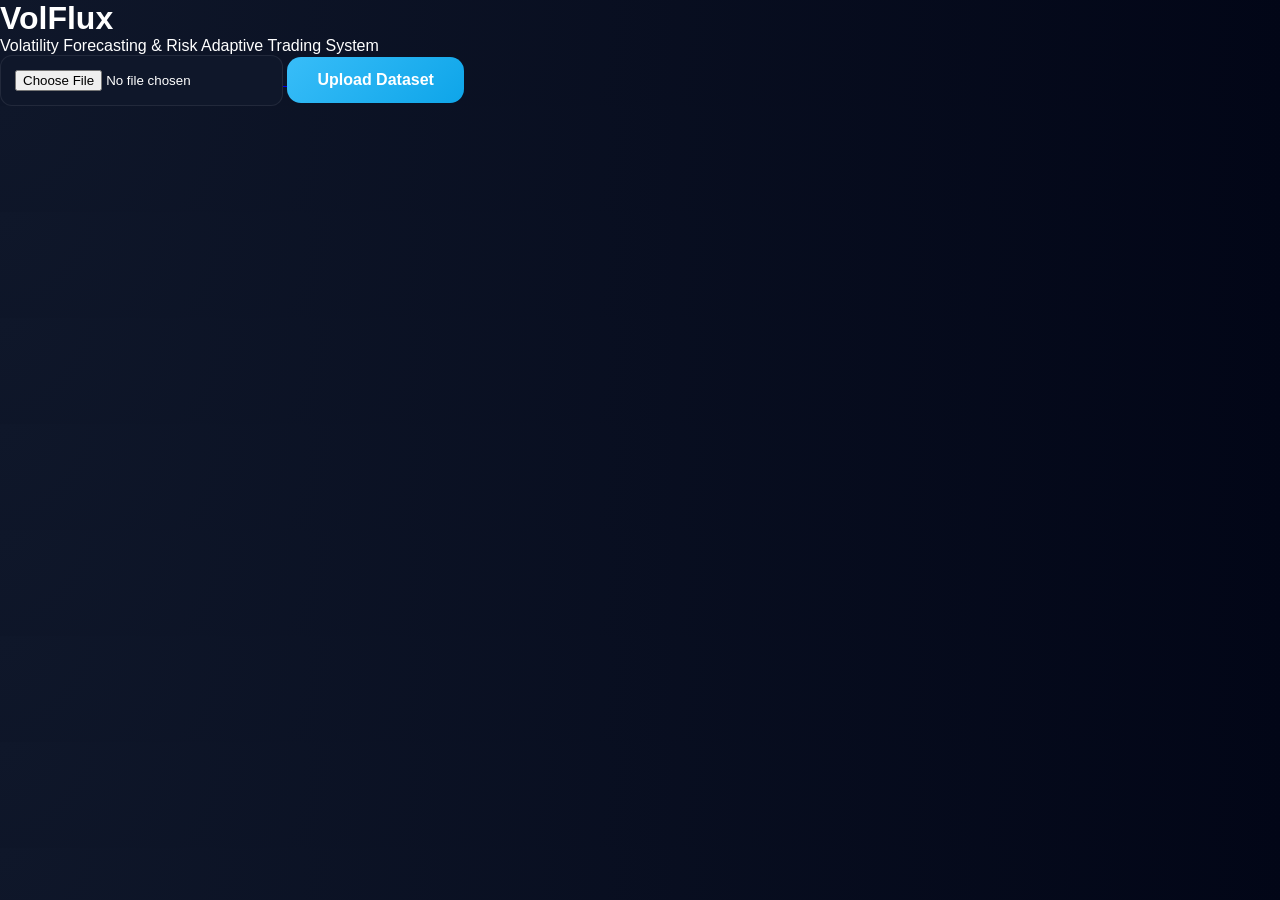
==== templates/index.html @ 7c4d7351 "Added the structure details of frontend" ====
<!DOCTYPE html>

<html>

<head>

    <title>
        VolFlux
    </title>

    <link
        rel="stylesheet"
        href="/static/style.css"
    >

</head>

<body>

    <div class="hero">

        <h1>
            VolFlux
        </h1>

        <p>
            Volatility Forecasting &
            Risk Adaptive Trading System
        </p>

        <a href="/run">

            <form
    action="/upload"
    method="post"
    enctype="multipart/form-data"
>

    <input
        type="file"
        name="file"
    >

    <button type="submit">

        Upload Dataset

    </button>

</form>

        </a>

    </div>

</body>

</html>
---- static/style.css ----
* {

    margin: 0;

    padding: 0;

    box-sizing: border-box;
}

html {

    scroll-behavior: smooth;
}

body {

    background:
        radial-gradient(
            circle at top left,
            #0f172a,
            #020617
        );

    color: white;

    font-family: 'Inter', sans-serif;

    overflow-x: hidden;
}

/* ============================================
SCROLLBAR
============================================ */

::-webkit-scrollbar {

    width: 10px;
}

::-webkit-scrollbar-track {

    background: #020617;
}

::-webkit-scrollbar-thumb {

    background: #1e293b;

    border-radius: 10px;
}

/* ============================================
NAVBAR
============================================ */

.navbar {

    position: sticky;

    top: 0;

    z-index: 1000;

    display: flex;

    justify-content: space-between;

    align-items: center;

    padding: 22px 60px;

    background: rgba(2, 6, 23, 0.75);

    backdrop-filter: blur(18px);

    border-bottom:
        1px solid rgba(255,255,255,0.05);
}

.logo {

    font-size: 34px;

    font-weight: 800;

    letter-spacing: 1px;

    color: #38bdf8;
}

.nav-links {

    display: flex;

    align-items: center;

    gap: 35px;
}

.nav-links a {

    color: #cbd5e1;

    text-decoration: none;

    font-size: 16px;

    transition: 0.3s;
}

.nav-links a:hover {

    color: #38bdf8;
}

/* ============================================
HEADER
============================================ */

.dashboard-header {

    width: 100%;

    padding-top: 100px;

    padding-bottom: 70px;

    text-align: center;
}

.header-content {

    width: 90%;

    margin: auto;
}

.dashboard-header h1 {

    font-size: 72px;

    font-weight: 800;

    line-height: 1.1;

    margin-bottom: 20px;
}

.dashboard-header p {

    font-size: 22px;

    color: #94a3b8;
}

/* ============================================
SECTIONS
============================================ */

.section {

    width: 92%;

    margin: auto;

    margin-bottom: 70px;
}

.section-header {

    margin-bottom: 30px;
}

.section-header h2 {

    font-size: 34px;

    font-weight: 700;
}

/* ============================================
UPLOAD
============================================ */

.upload-wrapper {

    width: 92%;

    margin: auto;

    margin-bottom: 70px;
}

.upload-card {

    background:
        rgba(15,23,42,0.75);

    border:
        1px solid rgba(255,255,255,0.05);

    border-radius: 28px;

    padding: 40px;

    backdrop-filter: blur(16px);

    box-shadow:
        0px 10px 40px rgba(0,0,0,0.3);
}

.upload-card h2 {

    font-size: 32px;

    margin-bottom: 10px;
}

.upload-card p {

    color: #94a3b8;

    margin-bottom: 30px;
}

.upload-controls {

    display: flex;

    gap: 20px;

    align-items: center;

    flex-wrap: wrap;
}

input[type="file"] {

    background: #0f172a;

    border:
        1px solid rgba(255,255,255,0.08);

    padding: 14px;

    border-radius: 12px;

    color: white;
}

button {

    background:
        linear-gradient(
            135deg,
            #38bdf8,
            #0ea5e9
        );

    border: none;

    color: white;

    padding: 14px 30px;

    border-radius: 14px;

    font-size: 16px;

    font-weight: 700;

    cursor: pointer;

    transition: 0.3s;
}

button:hover {

    transform: translateY(-4px);

    box-shadow:
        0px 10px 30px rgba(56,189,248,0.3);
}

/* ============================================
METRICS
============================================ */

.metrics-container {

    display: grid;

    grid-template-columns:
        repeat(auto-fit, minmax(260px, 1fr));

    gap: 25px;
}

.metric-card {

    background:
        rgba(15,23,42,0.75);

    border:
        1px solid rgba(255,255,255,0.05);

    border-radius: 24px;

    padding: 35px;

    backdrop-filter: blur(18px);

    transition: 0.3s;
}

.metric-card:hover {

    transform: translateY(-5px);

    border-color: #38bdf8;
}

.metric-label {

    color: #94a3b8;

    font-size: 16px;

    margin-bottom: 18px;
}

.metric-value {

    font-size: 42px;

    font-weight: 800;

    color: #38bdf8;
}

/* ============================================
DIAGNOSTICS
============================================ */

.diagnostics-grid {

    display: grid;

    grid-template-columns:
        repeat(auto-fit, minmax(240px, 1fr));

    gap: 25px;
}

.diagnostic-card {

    background:
        rgba(15,23,42,0.75);

    border:
        1px solid rgba(255,255,255,0.05);

    border-radius: 24px;

    padding: 30px;

    transition: 0.3s;
}

.diagnostic-card:hover {

    transform: translateY(-4px);

    border-color: #38bdf8;
}

.diagnostic-card h3 {

    color: #94a3b8;

    margin-bottom: 18px;
}

.diagnostic-card p {

    font-size: 26px;

    font-weight: 700;

    color: #38bdf8;
}

/* ============================================
STATUS
============================================ */

.status-container {

    display: grid;

    grid-template-columns: repeat(2, 1fr);

    gap: 30px;
}

.status-card {

    background:
        rgba(15,23,42,0.75);

    border:
        1px solid rgba(255,255,255,0.05);

    border-radius: 28px;

    padding: 45px;

    text-align: center;
}

.status-title {

    font-size: 18px;

    color: #94a3b8;

    margin-bottom: 25px;
}

.badge {

    display: inline-block;

    padding: 14px 28px;

    border-radius: 999px;

    background:
        rgba(56,189,248,0.15);

    color: #38bdf8;

    font-weight: 700;

    font-size: 18px;
}

.signal-badge {

    background:
        rgba(34,197,94,0.15);

    color: #22c55e;
}

/* ============================================
CHARTS
============================================ */

.chart-container {

    background:
        rgba(15,23,42,0.75);

    border:
        1px solid rgba(255,255,255,0.05);

    border-radius: 28px;

    padding: 25px;

    overflow: hidden;

    backdrop-filter: blur(18px);

    box-shadow:
        0px 10px 40px rgba(0,0,0,0.3);
}

/* ============================================
PLOTLY FIX
============================================ */

.plotly-graph-div {

    border-radius: 18px !important;
}

/* ============================================
FOOTER
============================================ */

footer {

    margin-top: 100px;

    padding: 60px 20px;

    text-align: center;

    border-top:
        1px solid rgba(255,255,255,0.05);
}

.footer-content h3 {

    font-size: 28px;

    color: #38bdf8;

    margin-bottom: 15px;
}

.footer-content p {

    color: #cbd5e1;

    margin-bottom: 12px;
}

.footer-content span {

    color: #64748b;

    font-size: 14px;
}

/* ============================================
RESPONSIVE
============================================ */

@media(max-width: 1100px) {

    .dashboard-header h1 {

        font-size: 56px;
    }

    .metrics-container {

        grid-template-columns:
            repeat(auto-fit, minmax(220px, 1fr));
    }
}

@media(max-width: 900px) {

    .navbar {

        flex-direction: column;

        gap: 20px;

        padding: 20px;
    }

    .nav-links {

        flex-wrap: wrap;

        justify-content: center;
    }

    .dashboard-header h1 {

        font-size: 44px;
    }

    .dashboard-header p {

        font-size: 18px;
    }

    .status-container {

        grid-template-columns: 1fr;
    }

    .upload-controls {

        flex-direction: column;

        align-items: stretch;
    }

    button {

        width: 100%;
    }
}

@media(max-width: 600px) {

    .dashboard-header {

        padding-top: 70px;
    }

    .dashboard-header h1 {

        font-size: 36px;
    }

    .section-header h2 {

        font-size: 28px;
    }

    .metric-value {

        font-size: 34px;
    }
}
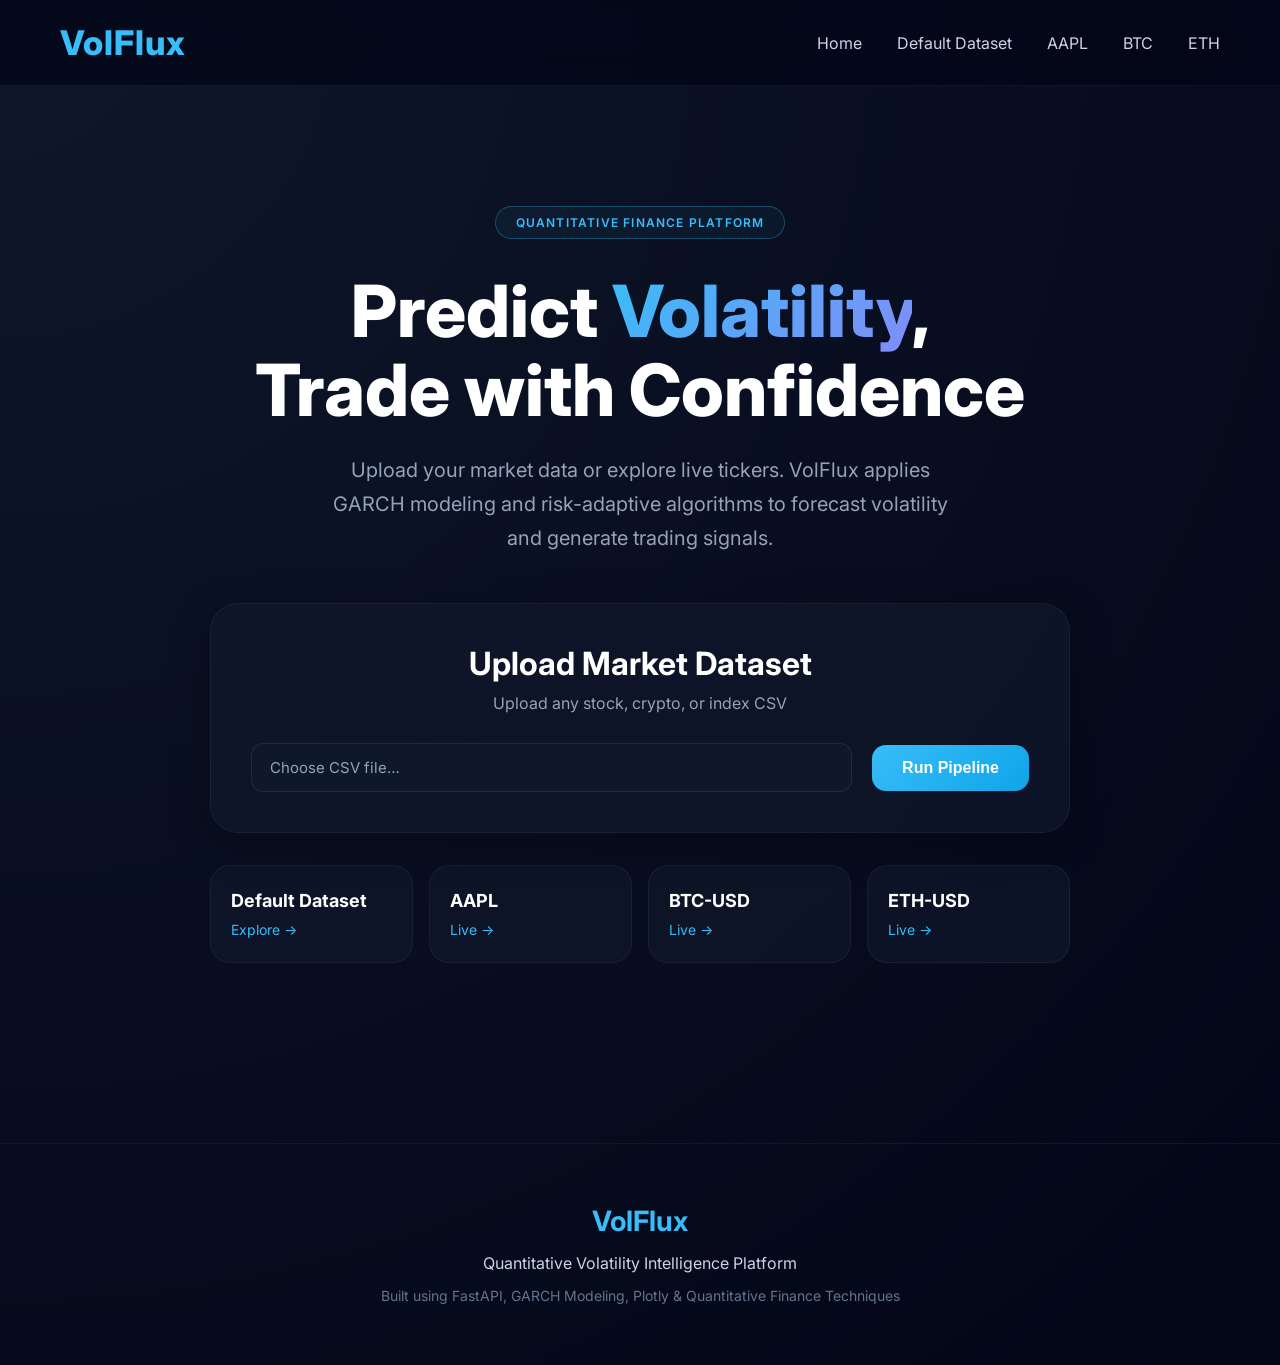
==== commit 09687aa9: "Revamp index.html with SEO and layout improvements Updated the title and added meta tags for better " ====
--- a/templates/index.html
+++ b/templates/index.html
@@ -1,11 +1,17 @@
 <!DOCTYPE html>
-
-<html>
+<html lang="en">
 
 <head>
 
+    <meta charset="UTF-8">
+
+    <meta
+        name="viewport"
+        content="width=device-width, initial-scale=1.0"
+    >
+
     <title>
-        VolFlux
+        VolFlux — Volatility Forecasting
     </title>
 
     <link
@@ -13,46 +19,211 @@
         href="/static/style.css"
     >
 
+    <link
+        rel="preconnect"
+        href="https://fonts.googleapis.com"
+    >
+
+    <link
+        rel="preconnect"
+        href="https://fonts.gstatic.com"
+        crossorigin
+    >
+
+    <link
+        href="https://fonts.googleapis.com/css2?family=Inter:wght@300;400;500;600;700;800&display=swap"
+        rel="stylesheet"
+    >
+
 </head>
 
 <body>
 
-    <div class="hero">
-
-        <h1>
+    <!-- ============================================
+    NAVBAR
+    ============================================= -->
+
+    <nav class="navbar">
+
+        <div class="logo">
             VolFlux
-        </h1>
+        </div>
+
+        <div class="nav-links">
+
+            <a href="/" class="active">
+                Home
+            </a>
+
+            <a href="/run">
+                Default Dataset
+            </a>
+
+            <a href="/live/AAPL">
+                AAPL
+            </a>
+
+            <a href="/live/BTC-USD">
+                BTC
+            </a>
+
+            <a href="/live/ETH-USD">
+                ETH
+            </a>
+
+        </div>
+
+    </nav>
+
+    <!-- ============================================
+    HERO
+    ============================================= -->
+
+    <section class="hero">
+
+        <div class="hero-content">
+
+            <div class="hero-badge">
+                Quantitative Finance Platform
+            </div>
+
+            <h1 class="hero-title">
+                Predict <span class="gradient-text">Volatility</span>,<br>
+                Trade with Confidence
+            </h1>
+
+            <p class="hero-sub">
+                Upload your market data or explore live tickers. VolFlux applies
+                GARCH modeling and risk-adaptive algorithms to forecast volatility
+                and generate trading signals.
+            </p>
+
+            <!-- UPLOAD -->
+
+            <div class="upload-card">
+
+                <h2>
+                    Upload Market Dataset
+                </h2>
+
+                <p>
+                    Upload any stock, crypto, or index CSV
+                </p>
+
+                <form
+                    action="/upload"
+                    method="post"
+                    enctype="multipart/form-data"
+                    id="upload-form"
+                >
+
+                    <div class="upload-controls">
+
+                        <label class="file-label">
+                            <input
+                                type="file"
+                                name="file"
+                                required
+                                id="file-input"
+                            >
+                            <span id="file-name">
+                                Choose CSV file&hellip;
+                            </span>
+                        </label>
+
+                        <button type="submit">
+                            Run Pipeline
+                        </button>
+
+                    </div>
+
+                </form>
+
+            </div>
+
+            <!-- QUICK LINKS -->
+
+            <div class="ticker-grid">
+
+                <a href="/run" class="ticker-card">
+                    <span class="ticker-label">Default Dataset</span>
+                    <span class="ticker-action">Explore &rarr;</span>
+                </a>
+
+                <a href="/live/AAPL" class="ticker-card">
+                    <span class="ticker-label">AAPL</span>
+                    <span class="ticker-action">Live &rarr;</span>
+                </a>
+
+                <a href="/live/BTC-USD" class="ticker-card">
+                    <span class="ticker-label">BTC-USD</span>
+                    <span class="ticker-action">Live &rarr;</span>
+                </a>
+
+                <a href="/live/ETH-USD" class="ticker-card">
+                    <span class="ticker-label">ETH-USD</span>
+                    <span class="ticker-action">Live &rarr;</span>
+                </a>
+
+            </div>
+
+        </div>
+
+    </section>
+
+    <!-- ============================================
+    LOADING OVERLAY
+    ============================================= -->
+
+    <div id="loading-overlay" class="loading-overlay hidden">
+
+        <div class="spinner"></div>
 
         <p>
-            Volatility Forecasting &
-            Risk Adaptive Trading System
+            Running volatility pipeline&hellip;
         </p>
 
-        <a href="/run">
-
-            <form
-    action="/upload"
-    method="post"
-    enctype="multipart/form-data"
->
-
-    <input
-        type="file"
-        name="file"
-    >
-
-    <button type="submit">
-
-        Upload Dataset
-
-    </button>
-
-</form>
-
-        </a>
-
     </div>
 
+    <!-- ============================================
+    FOOTER
+    ============================================= -->
+
+    <footer>
+
+        <div class="footer-content">
+
+            <h3>
+                VolFlux
+            </h3>
+
+            <p>
+                Quantitative Volatility Intelligence Platform
+            </p>
+
+            <span>
+                Built using FastAPI, GARCH Modeling, Plotly &amp; Quantitative Finance Techniques
+            </span>
+
+        </div>
+
+    </footer>
+
+    <script>
+        const fileInput = document.getElementById('file-input');
+        const fileNameEl = document.getElementById('file-name');
+        const form = document.getElementById('upload-form');
+        const overlay = document.getElementById('loading-overlay');
+
+        fileInput.addEventListener('change', () => {
+            fileNameEl.textContent = fileInput.files[0]?.name || 'Choose CSV file…';
+        });
+
+        form.addEventListener('submit', () => {
+            overlay.classList.remove('hidden');
+        });
+    </script>
+
 </body>
 
-</html>+</html>
--- a/static/style.css
+++ b/static/style.css
@@ -1,3 +1,13 @@
+:root {
+    --accent: #38bdf8;
+    --accent-glow: rgba(56, 189, 248, 0.3);
+    --accent-dim: rgba(56, 189, 248, 0.15);
+    --bg-card: rgba(15, 23, 42, 0.75);
+    --text-muted: #94a3b8;
+    --text-mid: #cbd5e1;
+    --border: rgba(255, 255, 255, 0.05);
+}
+
 * {
 
     margin: 0;
@@ -169,6 +179,29 @@
 .section-header {
 
     margin-bottom: 30px;
+
+    position: relative;
+
+    padding-left: 20px;
+}
+
+.section-header::before {
+
+    content: '';
+
+    position: absolute;
+
+    left: 0;
+
+    top: 4px;
+
+    bottom: 4px;
+
+    width: 3px;
+
+    background: linear-gradient(180deg, #38bdf8, #818cf8);
+
+    border-radius: 999px;
 }
 
 .section-header h2 {
@@ -610,4 +643,348 @@
 
         font-size: 34px;
     }
-}+}
+
+/* ============================================
+GRADIENT TEXT
+============================================ */
+
+.gradient-text {
+
+    background: linear-gradient(135deg, #38bdf8, #818cf8);
+
+    -webkit-background-clip: text;
+
+    -webkit-text-fill-color: transparent;
+
+    background-clip: text;
+}
+
+/* ============================================
+HERO (LANDING PAGE)
+============================================ */
+
+.hero {
+
+    min-height: 100vh;
+
+    display: flex;
+
+    align-items: center;
+
+    justify-content: center;
+
+    padding: 120px 20px 80px;
+}
+
+.hero-content {
+
+    max-width: 860px;
+
+    width: 100%;
+
+    text-align: center;
+
+    animation: fadeInUp 0.6s ease both;
+}
+
+.hero-badge {
+
+    display: inline-block;
+
+    padding: 8px 20px;
+
+    border-radius: 999px;
+
+    border: 1px solid rgba(56, 189, 248, 0.3);
+
+    color: #38bdf8;
+
+    font-size: 12px;
+
+    font-weight: 600;
+
+    letter-spacing: 0.1em;
+
+    text-transform: uppercase;
+
+    margin-bottom: 32px;
+
+    background: rgba(56, 189, 248, 0.05);
+}
+
+.hero-title {
+
+    font-size: 72px;
+
+    font-weight: 800;
+
+    line-height: 1.1;
+
+    margin-bottom: 24px;
+}
+
+.hero-sub {
+
+    font-size: 20px;
+
+    color: #94a3b8;
+
+    line-height: 1.7;
+
+    max-width: 620px;
+
+    margin: 0 auto 48px;
+}
+
+/* ============================================
+CUSTOM FILE INPUT
+============================================ */
+
+.file-label {
+
+    display: flex;
+
+    align-items: center;
+
+    gap: 12px;
+
+    background: #0f172a;
+
+    border: 1px solid rgba(255, 255, 255, 0.08);
+
+    padding: 14px 18px;
+
+    border-radius: 12px;
+
+    color: #94a3b8;
+
+    cursor: pointer;
+
+    flex: 1;
+
+    font-size: 15px;
+
+    transition: 0.2s;
+}
+
+.file-label:hover {
+
+    border-color: rgba(56, 189, 248, 0.3);
+
+    color: #cbd5e1;
+}
+
+.file-label input[type="file"] {
+
+    display: none;
+}
+
+/* ============================================
+TICKER GRID (LANDING PAGE)
+============================================ */
+
+.ticker-grid {
+
+    display: grid;
+
+    grid-template-columns: repeat(4, 1fr);
+
+    gap: 16px;
+
+    margin-top: 32px;
+}
+
+.ticker-card {
+
+    background: rgba(15, 23, 42, 0.75);
+
+    border: 1px solid rgba(255, 255, 255, 0.05);
+
+    border-radius: 20px;
+
+    padding: 24px 20px;
+
+    text-decoration: none;
+
+    display: flex;
+
+    flex-direction: column;
+
+    gap: 10px;
+
+    transition: 0.3s;
+
+    text-align: left;
+}
+
+.ticker-card:hover {
+
+    border-color: #38bdf8;
+
+    transform: translateY(-4px);
+
+    box-shadow: 0 10px 30px rgba(56, 189, 248, 0.15);
+}
+
+.ticker-label {
+
+    font-weight: 700;
+
+    font-size: 18px;
+
+    color: white;
+}
+
+.ticker-action {
+
+    font-size: 14px;
+
+    color: #38bdf8;
+}
+
+/* ============================================
+LOADING OVERLAY
+============================================ */
+
+.loading-overlay {
+
+    position: fixed;
+
+    inset: 0;
+
+    background: rgba(2, 6, 23, 0.85);
+
+    backdrop-filter: blur(12px);
+
+    z-index: 9999;
+
+    display: flex;
+
+    flex-direction: column;
+
+    align-items: center;
+
+    justify-content: center;
+
+    gap: 24px;
+
+    color: #cbd5e1;
+
+    font-size: 18px;
+}
+
+.loading-overlay.hidden {
+
+    display: none;
+}
+
+.spinner {
+
+    width: 48px;
+
+    height: 48px;
+
+    border: 3px solid rgba(56, 189, 248, 0.2);
+
+    border-top-color: #38bdf8;
+
+    border-radius: 50%;
+
+    animation: spin 0.8s linear infinite;
+}
+
+@keyframes spin {
+
+    to { transform: rotate(360deg); }
+}
+
+/* ============================================
+ANIMATIONS
+============================================ */
+
+@keyframes fadeInUp {
+
+    from {
+        opacity: 0;
+        transform: translateY(24px);
+    }
+
+    to {
+        opacity: 1;
+        transform: translateY(0);
+    }
+}
+
+.section {
+
+    animation: fadeInUp 0.5s ease both;
+}
+
+/* ============================================
+LAST UPDATED BAR
+============================================ */
+
+.last-updated {
+
+    font-size: 14px;
+
+    color: #64748b;
+
+    margin-top: 14px;
+}
+
+.last-updated a {
+
+    color: #38bdf8;
+
+    text-decoration: none;
+}
+
+.last-updated a:hover {
+
+    text-decoration: underline;
+}
+
+/* ============================================
+REDUCED MOTION
+============================================ */
+
+@media (prefers-reduced-motion: reduce) {
+
+    .section,
+    .hero-content {
+
+        animation: none;
+    }
+}
+
+/* ============================================
+RESPONSIVE — NEW COMPONENTS
+============================================ */
+
+@media(max-width: 900px) {
+
+    .hero-title {
+
+        font-size: 48px;
+    }
+
+    .ticker-grid {
+
+        grid-template-columns: repeat(2, 1fr);
+    }
+}
+
+@media(max-width: 600px) {
+
+    .hero-title {
+
+        font-size: 36px;
+    }
+
+    .hero-sub {
+
+        font-size: 17px;
+    }
+}
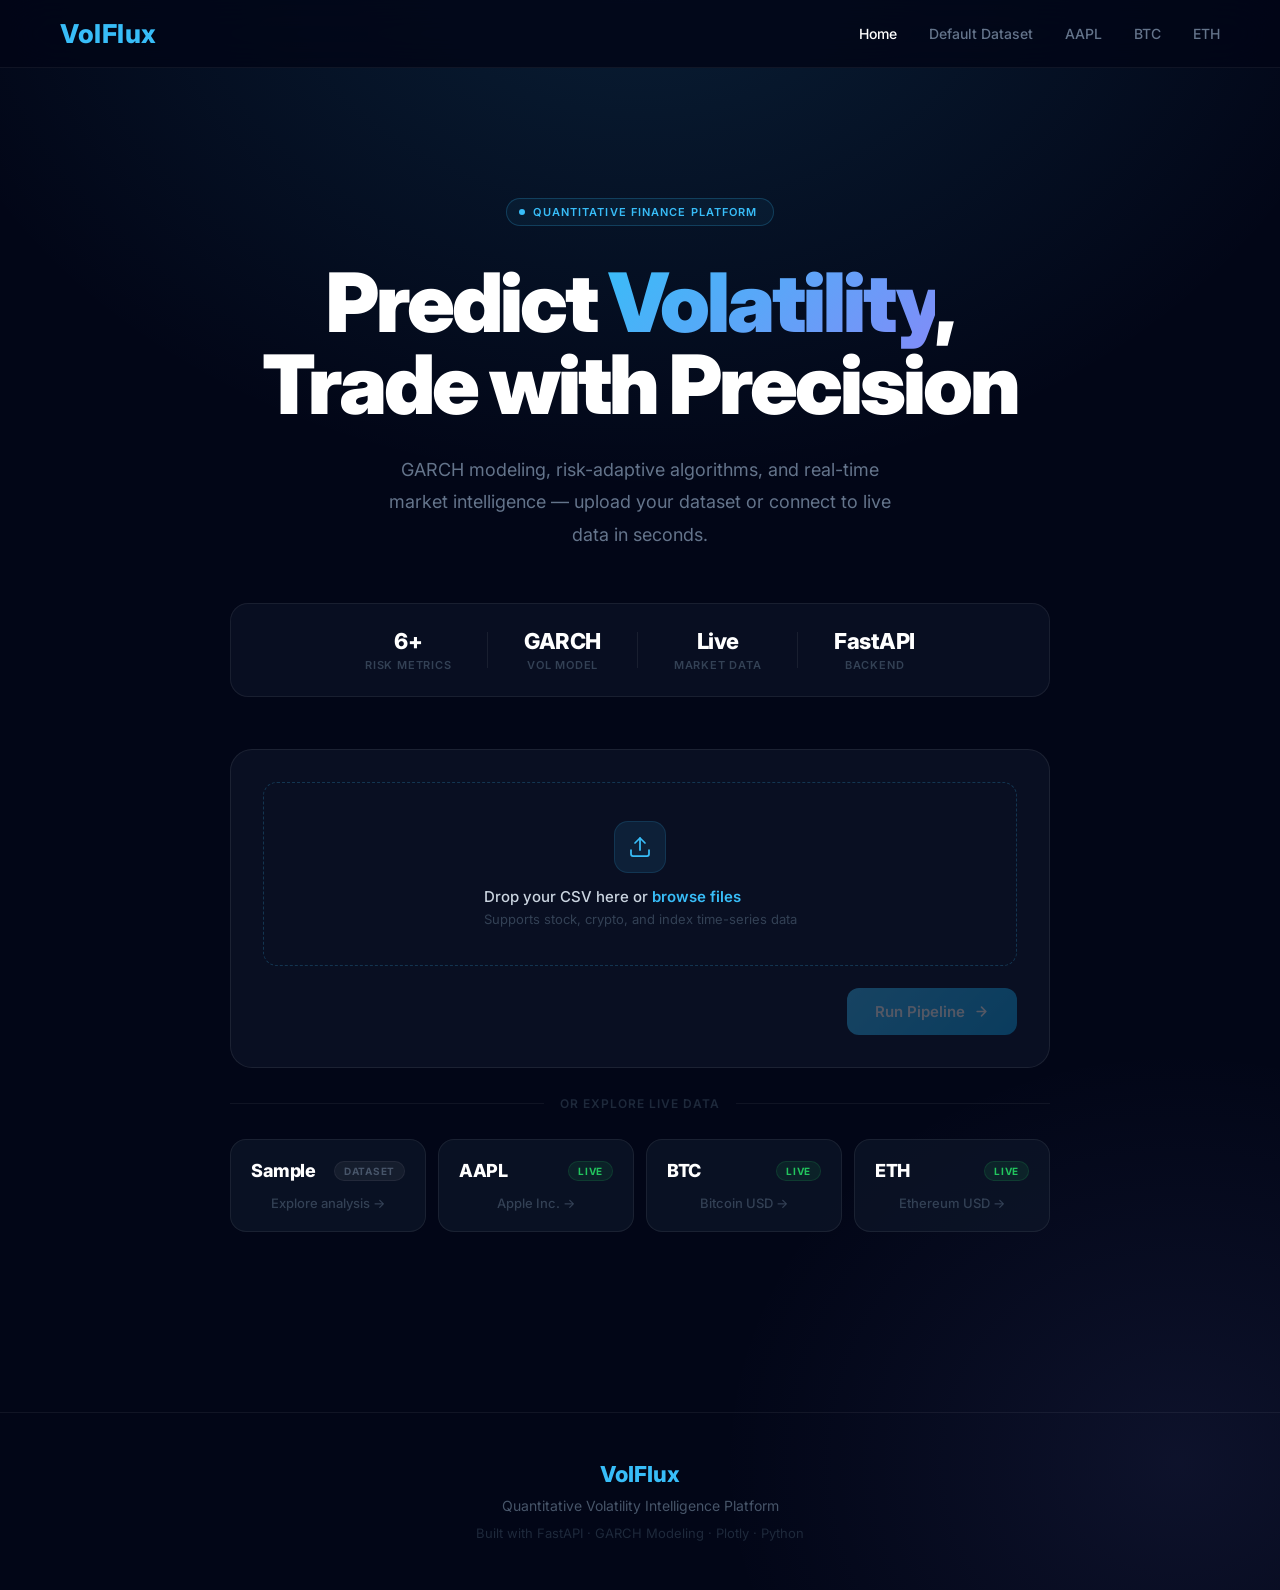
==== commit fedb5836: "Refactor index.html for improved layout and features Updated the index.html file to enhance the layo" ====
--- a/templates/index.html
+++ b/templates/index.html
@@ -2,228 +2,200 @@
 <html lang="en">
 
 <head>
-
     <meta charset="UTF-8">
-
-    <meta
-        name="viewport"
-        content="width=device-width, initial-scale=1.0"
-    >
-
-    <title>
-        VolFlux — Volatility Forecasting
-    </title>
-
-    <link
-        rel="stylesheet"
-        href="/static/style.css"
-    >
-
-    <link
-        rel="preconnect"
-        href="https://fonts.googleapis.com"
-    >
-
-    <link
-        rel="preconnect"
-        href="https://fonts.gstatic.com"
-        crossorigin
-    >
-
-    <link
-        href="https://fonts.googleapis.com/css2?family=Inter:wght@300;400;500;600;700;800&display=swap"
-        rel="stylesheet"
-    >
-
+    <meta name="viewport" content="width=device-width, initial-scale=1.0">
+    <title>VolFlux &mdash; Quantitative Volatility Forecasting</title>
+    <link rel="stylesheet" href="/static/style.css">
+    <link rel="preconnect" href="https://fonts.googleapis.com">
+    <link rel="preconnect" href="https://fonts.gstatic.com" crossorigin>
+    <link href="https://fonts.googleapis.com/css2?family=Inter:wght@400;500;600;700;800;900&display=swap" rel="stylesheet">
 </head>
 
 <body>
 
-    <!-- ============================================
-    NAVBAR
-    ============================================= -->
-
+    <!-- NAVBAR -->
     <nav class="navbar">
-
-        <div class="logo">
-            VolFlux
-        </div>
-
+        <div class="logo">VolFlux</div>
         <div class="nav-links">
-
-            <a href="/" class="active">
-                Home
-            </a>
-
-            <a href="/run">
-                Default Dataset
-            </a>
-
-            <a href="/live/AAPL">
-                AAPL
-            </a>
-
-            <a href="/live/BTC-USD">
-                BTC
-            </a>
-
-            <a href="/live/ETH-USD">
-                ETH
-            </a>
-
-        </div>
-
+            <a href="/" class="active">Home</a>
+            <a href="/run">Default Dataset</a>
+            <a href="/live/AAPL">AAPL</a>
+            <a href="/live/BTC-USD">BTC</a>
+            <a href="/live/ETH-USD">ETH</a>
+        </div>
     </nav>
 
-    <!-- ============================================
-    HERO
-    ============================================= -->
-
+    <!-- HERO -->
     <section class="hero">
-
         <div class="hero-content">
 
             <div class="hero-badge">
+                <span class="badge-dot"></span>
                 Quantitative Finance Platform
             </div>
 
             <h1 class="hero-title">
                 Predict <span class="gradient-text">Volatility</span>,<br>
-                Trade with Confidence
+                Trade with Precision
             </h1>
 
             <p class="hero-sub">
-                Upload your market data or explore live tickers. VolFlux applies
-                GARCH modeling and risk-adaptive algorithms to forecast volatility
-                and generate trading signals.
+                GARCH modeling, risk-adaptive algorithms, and real-time market
+                intelligence &mdash; upload your dataset or connect to live data in seconds.
             </p>
 
-            <!-- UPLOAD -->
-
-            <div class="upload-card">
-
-                <h2>
-                    Upload Market Dataset
-                </h2>
-
-                <p>
-                    Upload any stock, crypto, or index CSV
-                </p>
-
-                <form
-                    action="/upload"
-                    method="post"
-                    enctype="multipart/form-data"
-                    id="upload-form"
-                >
-
-                    <div class="upload-controls">
-
-                        <label class="file-label">
-                            <input
-                                type="file"
-                                name="file"
-                                required
-                                id="file-input"
-                            >
-                            <span id="file-name">
-                                Choose CSV file&hellip;
-                            </span>
-                        </label>
-
-                        <button type="submit">
-                            Run Pipeline
+            <!-- STATS -->
+            <div class="hero-stats">
+                <div class="hero-stat">
+                    <span class="stat-num">6+</span>
+                    <span class="stat-label">Risk Metrics</span>
+                </div>
+                <div class="stat-divider"></div>
+                <div class="hero-stat">
+                    <span class="stat-num">GARCH</span>
+                    <span class="stat-label">Vol Model</span>
+                </div>
+                <div class="stat-divider"></div>
+                <div class="hero-stat">
+                    <span class="stat-num">Live</span>
+                    <span class="stat-label">Market Data</span>
+                </div>
+                <div class="stat-divider"></div>
+                <div class="hero-stat">
+                    <span class="stat-num">FastAPI</span>
+                    <span class="stat-label">Backend</span>
+                </div>
+            </div>
+
+            <!-- UPLOAD ZONE -->
+            <div class="upload-zone">
+                <form action="/upload" method="post" enctype="multipart/form-data" id="upload-form">
+                    <input type="file" name="file" id="file-input" accept=".csv">
+                    <div class="upload-zone-inner" id="drop-zone">
+                        <div class="upload-icon">
+                            <svg width="24" height="24" viewBox="0 0 24 24" fill="none" stroke="currentColor" stroke-width="1.75" stroke-linecap="round" stroke-linejoin="round">
+                                <path d="M21 15v4a2 2 0 0 1-2 2H5a2 2 0 0 1-2-2v-4"/>
+                                <polyline points="17 8 12 3 7 8"/>
+                                <line x1="12" y1="3" x2="12" y2="15"/>
+                            </svg>
+                        </div>
+                        <div>
+                            <p class="upload-main" id="upload-label">
+                                Drop your CSV here or <span class="upload-browse">browse files</span>
+                            </p>
+                            <p class="upload-hint">Supports stock, crypto, and index time-series data</p>
+                        </div>
+                    </div>
+                    <div class="upload-actions">
+                        <button type="submit" class="btn-primary" id="run-btn" disabled>
+                            <span>Run Pipeline</span>
+                            <svg width="15" height="15" viewBox="0 0 24 24" fill="none" stroke="currentColor" stroke-width="2.5" stroke-linecap="round" stroke-linejoin="round">
+                                <path d="M5 12h14M12 5l7 7-7 7"/>
+                            </svg>
                         </button>
-
-                    </div>
-
+                    </div>
                 </form>
-
-            </div>
-
-            <!-- QUICK LINKS -->
-
+            </div>
+
+            <!-- DIVIDER -->
+            <div class="divider">or explore live data</div>
+
+            <!-- TICKER CARDS -->
             <div class="ticker-grid">
-
                 <a href="/run" class="ticker-card">
-                    <span class="ticker-label">Default Dataset</span>
-                    <span class="ticker-action">Explore &rarr;</span>
-                </a>
-
+                    <div class="ticker-card-top">
+                        <span class="ticker-name">Sample</span>
+                        <span class="ticker-tag">Dataset</span>
+                    </div>
+                    <div class="ticker-card-action">Explore analysis &rarr;</div>
+                </a>
                 <a href="/live/AAPL" class="ticker-card">
-                    <span class="ticker-label">AAPL</span>
-                    <span class="ticker-action">Live &rarr;</span>
-                </a>
-
+                    <div class="ticker-card-top">
+                        <span class="ticker-name">AAPL</span>
+                        <span class="ticker-tag live-tag">Live</span>
+                    </div>
+                    <div class="ticker-card-action">Apple Inc. &rarr;</div>
+                </a>
                 <a href="/live/BTC-USD" class="ticker-card">
-                    <span class="ticker-label">BTC-USD</span>
-                    <span class="ticker-action">Live &rarr;</span>
-                </a>
-
+                    <div class="ticker-card-top">
+                        <span class="ticker-name">BTC</span>
+                        <span class="ticker-tag live-tag">Live</span>
+                    </div>
+                    <div class="ticker-card-action">Bitcoin USD &rarr;</div>
+                </a>
                 <a href="/live/ETH-USD" class="ticker-card">
-                    <span class="ticker-label">ETH-USD</span>
-                    <span class="ticker-action">Live &rarr;</span>
-                </a>
-
-            </div>
-
-        </div>
-
+                    <div class="ticker-card-top">
+                        <span class="ticker-name">ETH</span>
+                        <span class="ticker-tag live-tag">Live</span>
+                    </div>
+                    <div class="ticker-card-action">Ethereum USD &rarr;</div>
+                </a>
+            </div>
+
+        </div>
     </section>
 
-    <!-- ============================================
-    LOADING OVERLAY
-    ============================================= -->
-
-    <div id="loading-overlay" class="loading-overlay hidden">
-
-        <div class="spinner"></div>
-
-        <p>
-            Running volatility pipeline&hellip;
-        </p>
-
+    <!-- LOADING OVERLAY -->
+    <div id="loading-overlay" class="loading-overlay">
+        <div class="loading-card">
+            <div class="spinner"></div>
+            <h3>Running Volatility Pipeline</h3>
+            <p>Fitting GARCH model and computing risk metrics&hellip;</p>
+        </div>
     </div>
 
-    <!-- ============================================
-    FOOTER
-    ============================================= -->
-
+    <!-- FOOTER -->
     <footer>
-
         <div class="footer-content">
-
-            <h3>
-                VolFlux
-            </h3>
-
-            <p>
-                Quantitative Volatility Intelligence Platform
-            </p>
-
-            <span>
-                Built using FastAPI, GARCH Modeling, Plotly &amp; Quantitative Finance Techniques
-            </span>
-
-        </div>
-
+            <h3>VolFlux</h3>
+            <p>Quantitative Volatility Intelligence Platform</p>
+            <span>Built with FastAPI &middot; GARCH Modeling &middot; Plotly &middot; Python</span>
+        </div>
     </footer>
 
     <script>
-        const fileInput = document.getElementById('file-input');
-        const fileNameEl = document.getElementById('file-name');
-        const form = document.getElementById('upload-form');
-        const overlay = document.getElementById('loading-overlay');
-
-        fileInput.addEventListener('change', () => {
-            fileNameEl.textContent = fileInput.files[0]?.name || 'Choose CSV file…';
+        const fileInput  = document.getElementById('file-input');
+        const dropZone   = document.getElementById('drop-zone');
+        const uploadLabel = document.getElementById('upload-label');
+        const runBtn     = document.getElementById('run-btn');
+        const form       = document.getElementById('upload-form');
+        const overlay    = document.getElementById('loading-overlay');
+
+        function setFile(file) {
+            if (!file) return;
+            uploadLabel.innerHTML = '<strong>' + file.name + '</strong> &mdash; ready to run';
+            runBtn.disabled = false;
+        }
+
+        // Click zone to open file picker
+        dropZone.addEventListener('click', () => fileInput.click());
+
+        // File chosen via dialog
+        fileInput.addEventListener('change', () => setFile(fileInput.files[0]));
+
+        // Drag and drop
+        dropZone.addEventListener('dragover', (e) => {
+            e.preventDefault();
+            dropZone.classList.add('drag-over');
         });
-
-        form.addEventListener('submit', () => {
-            overlay.classList.remove('hidden');
+        dropZone.addEventListener('dragleave', () => dropZone.classList.remove('drag-over'));
+        dropZone.addEventListener('drop', (e) => {
+            e.preventDefault();
+            dropZone.classList.remove('drag-over');
+            const file = e.dataTransfer.files[0];
+            if (file) {
+                try {
+                    const dt = new DataTransfer();
+                    dt.items.add(file);
+                    fileInput.files = dt.files;
+                } catch (_) {}
+                setFile(file);
+            }
         });
+
+        // Show loading on submit
+        form.addEventListener('submit', () => overlay.classList.add('visible'));
     </script>
 
 </body>
-
 </html>
--- a/static/style.css
+++ b/static/style.css
@@ -1,40 +1,30 @@
 :root {
     --accent: #38bdf8;
     --accent-glow: rgba(56, 189, 248, 0.3);
-    --accent-dim: rgba(56, 189, 248, 0.15);
-    --bg-card: rgba(15, 23, 42, 0.75);
-    --text-muted: #94a3b8;
-    --text-mid: #cbd5e1;
-    --border: rgba(255, 255, 255, 0.05);
+    --accent-dim: rgba(56, 189, 248, 0.12);
+    --bg-card: rgba(15, 23, 42, 0.7);
+    --text-muted: #64748b;
+    --text-mid: #94a3b8;
+    --border: rgba(255, 255, 255, 0.07);
 }
 
 * {
-
     margin: 0;
-
     padding: 0;
-
     box-sizing: border-box;
 }
 
 html {
-
     scroll-behavior: smooth;
 }
 
 body {
-
     background:
-        radial-gradient(
-            circle at top left,
-            #0f172a,
-            #020617
-        );
-
+        radial-gradient(ellipse 90% 55% at 50% -5%, rgba(56, 189, 248, 0.14) 0%, transparent 65%),
+        radial-gradient(ellipse 55% 40% at 92% 92%, rgba(129, 140, 248, 0.09) 0%, transparent 65%),
+        #020617;
     color: white;
-
     font-family: 'Inter', sans-serif;
-
     overflow-x: hidden;
 }
 
@@ -42,949 +32,820 @@
 SCROLLBAR
 ============================================ */
 
-::-webkit-scrollbar {
-
-    width: 10px;
-}
-
-::-webkit-scrollbar-track {
-
-    background: #020617;
-}
-
-::-webkit-scrollbar-thumb {
-
-    background: #1e293b;
-
+::-webkit-scrollbar { width: 8px; }
+::-webkit-scrollbar-track { background: #020617; }
+::-webkit-scrollbar-thumb { background: #1e293b; border-radius: 8px; }
+
+/* ============================================
+NAVBAR
+============================================ */
+
+.navbar {
+    position: sticky;
+    top: 0;
+    z-index: 1000;
+    display: flex;
+    justify-content: space-between;
+    align-items: center;
+    padding: 18px 60px;
+    background: rgba(2, 6, 23, 0.82);
+    backdrop-filter: blur(24px);
+    -webkit-backdrop-filter: blur(24px);
+    border-bottom: 1px solid rgba(255, 255, 255, 0.06);
+}
+
+.logo {
+    font-size: 26px;
+    font-weight: 800;
+    letter-spacing: 0.5px;
+    color: #38bdf8;
+}
+
+.nav-links {
+    display: flex;
+    align-items: center;
+    gap: 32px;
+}
+
+.nav-links a {
+    color: #64748b;
+    text-decoration: none;
+    font-size: 14px;
+    font-weight: 500;
+    transition: color 0.2s;
+}
+
+.nav-links a:hover,
+.nav-links a.active {
+    color: white;
+}
+
+/* ============================================
+GRADIENT TEXT
+============================================ */
+
+.gradient-text {
+    background: linear-gradient(135deg, #38bdf8 0%, #818cf8 100%);
+    -webkit-background-clip: text;
+    -webkit-text-fill-color: transparent;
+    background-clip: text;
+    color: transparent;
+}
+
+/* ============================================
+DASHBOARD HEADER
+============================================ */
+
+.dashboard-header {
+    width: 100%;
+    padding: 80px 0 60px;
+    text-align: center;
+}
+
+.header-content {
+    width: 90%;
+    margin: auto;
+}
+
+.dashboard-header h1 {
+    font-size: 60px;
+    font-weight: 800;
+    line-height: 1.1;
+    letter-spacing: -1.5px;
+    margin-bottom: 14px;
+}
+
+.dashboard-header p {
+    font-size: 18px;
+    color: #64748b;
+}
+
+.last-updated {
+    font-size: 13px;
+    color: #334155;
+    margin-top: 14px;
+}
+
+.last-updated a {
+    color: #38bdf8;
+    text-decoration: none;
+    font-weight: 500;
+}
+
+.last-updated a:hover { text-decoration: underline; }
+
+/* ============================================
+SECTIONS
+============================================ */
+
+.section {
+    width: 92%;
+    margin: 0 auto 60px;
+}
+
+.section-header {
+    margin-bottom: 26px;
+    position: relative;
+    padding-left: 18px;
+}
+
+.section-header::before {
+    content: '';
+    position: absolute;
+    left: 0;
+    top: 4px;
+    bottom: 4px;
+    width: 3px;
+    background: linear-gradient(180deg, #38bdf8, #818cf8);
+    border-radius: 999px;
+}
+
+.section-header h2 {
+    font-size: 26px;
+    font-weight: 700;
+    color: white;
+    letter-spacing: -0.5px;
+}
+
+/* ============================================
+UPLOAD (DASHBOARD)
+============================================ */
+
+.upload-wrapper {
+    width: 92%;
+    margin: 0 auto 60px;
+}
+
+.upload-card {
+    background: rgba(15, 23, 42, 0.7);
+    border: 1px solid rgba(255, 255, 255, 0.07);
+    border-radius: 22px;
+    padding: 36px 40px;
+    backdrop-filter: blur(16px);
+}
+
+.upload-card h2 {
+    font-size: 24px;
+    font-weight: 700;
+    margin-bottom: 6px;
+    letter-spacing: -0.5px;
+}
+
+.upload-card > p {
+    color: #64748b;
+    font-size: 14px;
+    margin-bottom: 24px;
+}
+
+.upload-controls {
+    display: flex;
+    gap: 14px;
+    align-items: center;
+    flex-wrap: wrap;
+}
+
+input[type="file"] {
+    background: rgba(2, 6, 23, 0.6);
+    border: 1px solid rgba(255, 255, 255, 0.08);
+    padding: 12px 16px;
     border-radius: 10px;
-}
-
-/* ============================================
-NAVBAR
-============================================ */
-
-.navbar {
-
-    position: sticky;
-
+    color: #94a3b8;
+    font-size: 14px;
+    flex: 1;
+    font-family: inherit;
+}
+
+button {
+    background: linear-gradient(135deg, #38bdf8, #0ea5e9);
+    border: none;
+    color: white;
+    padding: 13px 26px;
+    border-radius: 11px;
+    font-size: 14px;
+    font-weight: 600;
+    cursor: pointer;
+    transition: all 0.2s;
+    font-family: inherit;
+    white-space: nowrap;
+}
+
+button:hover {
+    transform: translateY(-2px);
+    box-shadow: 0 8px 24px rgba(56, 189, 248, 0.3);
+}
+
+button:disabled {
+    opacity: 0.35;
+    cursor: not-allowed;
+    transform: none !important;
+    box-shadow: none !important;
+}
+
+/* ============================================
+METRICS
+============================================ */
+
+.metrics-container {
+    display: grid;
+    grid-template-columns: repeat(auto-fit, minmax(240px, 1fr));
+    gap: 18px;
+}
+
+.metric-card {
+    background: rgba(15, 23, 42, 0.7);
+    border: 1px solid rgba(255, 255, 255, 0.07);
+    border-radius: 20px;
+    padding: 30px 26px;
+    backdrop-filter: blur(18px);
+    transition: all 0.22s;
+}
+
+.metric-card:hover {
+    transform: translateY(-4px);
+    border-color: rgba(56, 189, 248, 0.35);
+    box-shadow: 0 8px 28px rgba(56, 189, 248, 0.08);
+}
+
+.metric-label {
+    color: #475569;
+    font-size: 12px;
+    font-weight: 600;
+    text-transform: uppercase;
+    letter-spacing: 0.07em;
+    margin-bottom: 14px;
+}
+
+.metric-value {
+    font-size: 36px;
+    font-weight: 800;
+    color: #38bdf8;
+    letter-spacing: -1px;
+}
+
+/* ============================================
+DIAGNOSTICS
+============================================ */
+
+.diagnostics-grid {
+    display: grid;
+    grid-template-columns: repeat(auto-fit, minmax(220px, 1fr));
+    gap: 18px;
+}
+
+.diagnostic-card {
+    background: rgba(15, 23, 42, 0.7);
+    border: 1px solid rgba(255, 255, 255, 0.07);
+    border-radius: 20px;
+    padding: 26px;
+    transition: all 0.22s;
+}
+
+.diagnostic-card:hover {
+    transform: translateY(-3px);
+    border-color: rgba(56, 189, 248, 0.35);
+}
+
+.diagnostic-card h3 {
+    color: #475569;
+    font-size: 12px;
+    font-weight: 600;
+    text-transform: uppercase;
+    letter-spacing: 0.07em;
+    margin-bottom: 12px;
+}
+
+.diagnostic-card p {
+    font-size: 22px;
+    font-weight: 700;
+    color: #e2e8f0;
+}
+
+/* ============================================
+STATUS
+============================================ */
+
+.status-container {
+    display: grid;
+    grid-template-columns: repeat(2, 1fr);
+    gap: 18px;
+}
+
+.status-card {
+    background: rgba(15, 23, 42, 0.7);
+    border: 1px solid rgba(255, 255, 255, 0.07);
+    border-radius: 22px;
+    padding: 40px;
+    text-align: center;
+}
+
+.status-title {
+    font-size: 12px;
+    font-weight: 600;
+    text-transform: uppercase;
+    letter-spacing: 0.07em;
+    color: #475569;
+    margin-bottom: 18px;
+}
+
+.badge {
+    display: inline-block;
+    padding: 10px 22px;
+    border-radius: 999px;
+    background: rgba(56, 189, 248, 0.1);
+    color: #38bdf8;
+    font-weight: 700;
+    font-size: 16px;
+    border: 1px solid rgba(56, 189, 248, 0.18);
+    letter-spacing: -0.2px;
+}
+
+.signal-badge {
+    background: rgba(34, 197, 94, 0.1);
+    color: #22c55e;
+    border-color: rgba(34, 197, 94, 0.18);
+}
+
+/* ============================================
+CHARTS
+============================================ */
+
+.chart-container {
+    background: rgba(15, 23, 42, 0.7);
+    border: 1px solid rgba(255, 255, 255, 0.07);
+    border-radius: 22px;
+    padding: 22px;
+    overflow: hidden;
+    backdrop-filter: blur(18px);
+}
+
+/* ============================================
+PLOTLY FIX
+============================================ */
+
+.plotly-graph-div {
+    border-radius: 14px !important;
+}
+
+/* ============================================
+FOOTER
+============================================ */
+
+footer {
+    margin-top: 80px;
+    padding: 48px 20px;
+    text-align: center;
+    border-top: 1px solid rgba(255, 255, 255, 0.06);
+}
+
+.footer-content h3 {
+    font-size: 22px;
+    font-weight: 800;
+    color: #38bdf8;
+    margin-bottom: 10px;
+}
+
+.footer-content p {
+    color: #475569;
+    font-size: 14px;
+    margin-bottom: 8px;
+}
+
+.footer-content span {
+    color: #1e293b;
+    font-size: 13px;
+}
+
+/* ============================================
+HERO (LANDING PAGE)
+============================================ */
+
+.hero {
+    padding: 130px 24px 100px;
+}
+
+.hero-content {
+    max-width: 820px;
+    margin: 0 auto;
+    text-align: center;
+    animation: fadeInUp 0.7s cubic-bezier(0.16, 1, 0.3, 1) both;
+}
+
+.hero-badge {
+    display: inline-flex;
+    align-items: center;
+    gap: 8px;
+    padding: 6px 16px 6px 12px;
+    border-radius: 999px;
+    border: 1px solid rgba(56, 189, 248, 0.22);
+    color: #38bdf8;
+    font-size: 11px;
+    font-weight: 600;
+    letter-spacing: 0.1em;
+    text-transform: uppercase;
+    margin-bottom: 36px;
+    background: rgba(56, 189, 248, 0.05);
+}
+
+.badge-dot {
+    width: 6px;
+    height: 6px;
+    border-radius: 50%;
+    background: #38bdf8;
+    flex-shrink: 0;
+    animation: pulse 2s ease-in-out infinite;
+}
+
+@keyframes pulse {
+    0%, 100% { opacity: 1; transform: scale(1); }
+    50% { opacity: 0.4; transform: scale(0.75); }
+}
+
+.hero-title {
+    font-size: 82px;
+    font-weight: 900;
+    line-height: 1.0;
+    letter-spacing: -3px;
+    margin-bottom: 28px;
+}
+
+.hero-sub {
+    font-size: 18px;
+    color: #64748b;
+    line-height: 1.8;
+    max-width: 520px;
+    margin: 0 auto 52px;
+}
+
+/* ============================================
+HERO STATS
+============================================ */
+
+.hero-stats {
+    display: flex;
+    align-items: center;
+    justify-content: center;
+    gap: 36px;
+    margin-bottom: 52px;
+    padding: 24px 40px;
+    background: rgba(15, 23, 42, 0.55);
+    border: 1px solid rgba(255, 255, 255, 0.07);
+    border-radius: 18px;
+    backdrop-filter: blur(14px);
+}
+
+.hero-stat {
+    display: flex;
+    flex-direction: column;
+    align-items: center;
+    gap: 4px;
+}
+
+.stat-num {
+    font-size: 22px;
+    font-weight: 800;
+    color: white;
+    letter-spacing: -0.5px;
+}
+
+.stat-label {
+    font-size: 11px;
+    color: #334155;
+    font-weight: 600;
+    text-transform: uppercase;
+    letter-spacing: 0.07em;
+}
+
+.stat-divider {
+    width: 1px;
+    height: 36px;
+    background: rgba(255, 255, 255, 0.07);
+}
+
+/* ============================================
+UPLOAD ZONE (LANDING PAGE)
+============================================ */
+
+.upload-zone {
+    background: rgba(15, 23, 42, 0.6);
+    border: 1px solid rgba(255, 255, 255, 0.08);
+    border-radius: 22px;
+    padding: 32px;
+    backdrop-filter: blur(14px);
+    text-align: left;
+    margin-bottom: 18px;
+}
+
+.upload-zone input[type="file"] {
+    display: none;
+}
+
+.upload-zone-inner {
+    border: 1.5px dashed rgba(56, 189, 248, 0.22);
+    border-radius: 14px;
+    padding: 38px 24px;
+    cursor: pointer;
+    transition: all 0.22s;
+    display: flex;
+    flex-direction: column;
+    align-items: center;
+    gap: 14px;
+    margin-bottom: 22px;
+    user-select: none;
+}
+
+.upload-zone-inner:hover,
+.upload-zone-inner.drag-over {
+    border-color: rgba(56, 189, 248, 0.5);
+    background: rgba(56, 189, 248, 0.04);
+}
+
+.upload-icon {
+    width: 52px;
+    height: 52px;
+    border-radius: 14px;
+    background: rgba(56, 189, 248, 0.1);
+    border: 1px solid rgba(56, 189, 248, 0.14);
+    display: flex;
+    align-items: center;
+    justify-content: center;
+    color: #38bdf8;
+}
+
+.upload-main {
+    font-size: 15px;
+    color: #cbd5e1;
+    margin-bottom: 5px;
+    font-weight: 500;
+}
+
+.upload-browse {
+    color: #38bdf8;
+    font-weight: 600;
+}
+
+.upload-hint {
+    font-size: 13px;
+    color: #334155;
+}
+
+.upload-actions {
+    display: flex;
+    justify-content: flex-end;
+}
+
+.btn-primary {
+    display: inline-flex;
+    align-items: center;
+    gap: 9px;
+    background: linear-gradient(135deg, #38bdf8, #0ea5e9);
+    border: none;
+    color: white;
+    padding: 14px 28px;
+    border-radius: 12px;
+    font-size: 15px;
+    font-weight: 600;
+    cursor: pointer;
+    transition: all 0.2s;
+    font-family: inherit;
+}
+
+.btn-primary:hover:not(:disabled) {
+    transform: translateY(-2px);
+    box-shadow: 0 10px 30px rgba(56, 189, 248, 0.35);
+}
+
+.btn-primary:disabled {
+    opacity: 0.3;
+    cursor: not-allowed;
+}
+
+/* ============================================
+DIVIDER
+============================================ */
+
+.divider {
+    display: flex;
+    align-items: center;
+    gap: 16px;
+    color: #1e293b;
+    font-size: 12px;
+    font-weight: 600;
+    text-transform: uppercase;
+    letter-spacing: 0.08em;
+    margin: 28px 0;
+}
+
+.divider::before,
+.divider::after {
+    content: '';
+    flex: 1;
+    height: 1px;
+    background: rgba(255, 255, 255, 0.06);
+}
+
+/* ============================================
+TICKER GRID (LANDING PAGE)
+============================================ */
+
+.ticker-grid {
+    display: grid;
+    grid-template-columns: repeat(4, 1fr);
+    gap: 12px;
+}
+
+.ticker-card {
+    background: rgba(15, 23, 42, 0.65);
+    border: 1px solid rgba(255, 255, 255, 0.07);
+    border-radius: 16px;
+    padding: 20px;
+    text-decoration: none;
+    display: block;
+    transition: all 0.22s;
+}
+
+.ticker-card:hover {
+    border-color: rgba(56, 189, 248, 0.38);
+    background: rgba(56, 189, 248, 0.03);
+    transform: translateY(-3px);
+    box-shadow: 0 8px 24px rgba(56, 189, 248, 0.08);
+}
+
+.ticker-card-top {
+    display: flex;
+    align-items: center;
+    justify-content: space-between;
+    margin-bottom: 14px;
+}
+
+.ticker-name {
+    font-size: 18px;
+    font-weight: 800;
+    color: white;
+    letter-spacing: -0.5px;
+}
+
+.ticker-tag {
+    font-size: 10px;
+    font-weight: 700;
+    padding: 3px 9px;
+    border-radius: 999px;
+    background: rgba(255, 255, 255, 0.05);
+    color: #475569;
+    text-transform: uppercase;
+    letter-spacing: 0.07em;
+    border: 1px solid rgba(255, 255, 255, 0.06);
+}
+
+.live-tag {
+    background: rgba(34, 197, 94, 0.1);
+    color: #22c55e;
+    border-color: rgba(34, 197, 94, 0.15);
+}
+
+.ticker-card-action {
+    font-size: 13px;
+    color: #334155;
+    font-weight: 500;
+    transition: color 0.2s;
+}
+
+.ticker-card:hover .ticker-card-action {
+    color: #38bdf8;
+}
+
+/* ============================================
+LOADING OVERLAY
+============================================ */
+
+.loading-overlay {
+    display: none;
+    position: fixed;
     top: 0;
-
-    z-index: 1000;
-
-    display: flex;
-
-    justify-content: space-between;
-
-    align-items: center;
-
-    padding: 22px 60px;
-
-    background: rgba(2, 6, 23, 0.75);
-
-    backdrop-filter: blur(18px);
-
-    border-bottom:
-        1px solid rgba(255,255,255,0.05);
-}
-
-.logo {
-
-    font-size: 34px;
-
-    font-weight: 800;
-
-    letter-spacing: 1px;
-
-    color: #38bdf8;
-}
-
-.nav-links {
-
-    display: flex;
-
-    align-items: center;
-
-    gap: 35px;
-}
-
-.nav-links a {
-
-    color: #cbd5e1;
-
-    text-decoration: none;
-
-    font-size: 16px;
-
-    transition: 0.3s;
-}
-
-.nav-links a:hover {
-
-    color: #38bdf8;
-}
-
-/* ============================================
-HEADER
-============================================ */
-
-.dashboard-header {
-
+    left: 0;
+    right: 0;
+    bottom: 0;
+    background: rgba(2, 6, 23, 0.88);
+    backdrop-filter: blur(20px);
+    -webkit-backdrop-filter: blur(20px);
+    z-index: 9999;
+    align-items: center;
+    justify-content: center;
+}
+
+.loading-overlay.visible {
+    display: flex;
+}
+
+.loading-card {
+    text-align: center;
+    padding: 52px 48px;
+    background: rgba(15, 23, 42, 0.95);
+    border: 1px solid rgba(255, 255, 255, 0.08);
+    border-radius: 28px;
+    max-width: 360px;
     width: 100%;
-
-    padding-top: 100px;
-
-    padding-bottom: 70px;
-
-    text-align: center;
-}
-
-.header-content {
-
-    width: 90%;
-
-    margin: auto;
-}
-
-.dashboard-header h1 {
-
-    font-size: 72px;
-
-    font-weight: 800;
-
-    line-height: 1.1;
-
-    margin-bottom: 20px;
-}
-
-.dashboard-header p {
-
-    font-size: 22px;
-
-    color: #94a3b8;
-}
-
-/* ============================================
-SECTIONS
-============================================ */
+    box-shadow: 0 40px 80px rgba(0, 0, 0, 0.5);
+}
+
+.loading-card h3 {
+    font-size: 20px;
+    font-weight: 700;
+    margin: 28px 0 10px;
+    color: white;
+    letter-spacing: -0.3px;
+}
+
+.loading-card p {
+    font-size: 14px;
+    color: #475569;
+    line-height: 1.6;
+}
+
+.spinner {
+    width: 44px;
+    height: 44px;
+    border: 3px solid rgba(56, 189, 248, 0.12);
+    border-top-color: #38bdf8;
+    border-radius: 50%;
+    animation: spin 0.8s linear infinite;
+    margin: 0 auto;
+}
+
+@keyframes spin {
+    to { transform: rotate(360deg); }
+}
+
+/* ============================================
+ANIMATIONS
+============================================ */
+
+@keyframes fadeInUp {
+    from { opacity: 0; transform: translateY(22px); }
+    to   { opacity: 1; transform: translateY(0); }
+}
 
 .section {
-
-    width: 92%;
-
-    margin: auto;
-
-    margin-bottom: 70px;
-}
-
-.section-header {
-
-    margin-bottom: 30px;
-
-    position: relative;
-
-    padding-left: 20px;
-}
-
-.section-header::before {
-
-    content: '';
-
-    position: absolute;
-
-    left: 0;
-
-    top: 4px;
-
-    bottom: 4px;
-
-    width: 3px;
-
-    background: linear-gradient(180deg, #38bdf8, #818cf8);
-
-    border-radius: 999px;
-}
-
-.section-header h2 {
-
-    font-size: 34px;
-
-    font-weight: 700;
-}
-
-/* ============================================
-UPLOAD
-============================================ */
-
-.upload-wrapper {
-
-    width: 92%;
-
-    margin: auto;
-
-    margin-bottom: 70px;
-}
-
-.upload-card {
-
-    background:
-        rgba(15,23,42,0.75);
-
-    border:
-        1px solid rgba(255,255,255,0.05);
-
-    border-radius: 28px;
-
-    padding: 40px;
-
-    backdrop-filter: blur(16px);
-
-    box-shadow:
-        0px 10px 40px rgba(0,0,0,0.3);
-}
-
-.upload-card h2 {
-
-    font-size: 32px;
-
-    margin-bottom: 10px;
-}
-
-.upload-card p {
-
-    color: #94a3b8;
-
-    margin-bottom: 30px;
-}
-
-.upload-controls {
-
-    display: flex;
-
-    gap: 20px;
-
-    align-items: center;
-
-    flex-wrap: wrap;
-}
-
-input[type="file"] {
-
-    background: #0f172a;
-
-    border:
-        1px solid rgba(255,255,255,0.08);
-
-    padding: 14px;
-
-    border-radius: 12px;
-
-    color: white;
-}
-
-button {
-
-    background:
-        linear-gradient(
-            135deg,
-            #38bdf8,
-            #0ea5e9
-        );
-
-    border: none;
-
-    color: white;
-
-    padding: 14px 30px;
-
-    border-radius: 14px;
-
-    font-size: 16px;
-
-    font-weight: 700;
-
-    cursor: pointer;
-
-    transition: 0.3s;
-}
-
-button:hover {
-
-    transform: translateY(-4px);
-
-    box-shadow:
-        0px 10px 30px rgba(56,189,248,0.3);
-}
-
-/* ============================================
-METRICS
-============================================ */
-
-.metrics-container {
-
-    display: grid;
-
-    grid-template-columns:
-        repeat(auto-fit, minmax(260px, 1fr));
-
-    gap: 25px;
-}
-
-.metric-card {
-
-    background:
-        rgba(15,23,42,0.75);
-
-    border:
-        1px solid rgba(255,255,255,0.05);
-
-    border-radius: 24px;
-
-    padding: 35px;
-
-    backdrop-filter: blur(18px);
-
-    transition: 0.3s;
-}
-
-.metric-card:hover {
-
-    transform: translateY(-5px);
-
-    border-color: #38bdf8;
-}
-
-.metric-label {
-
-    color: #94a3b8;
-
-    font-size: 16px;
-
-    margin-bottom: 18px;
-}
-
-.metric-value {
-
-    font-size: 42px;
-
-    font-weight: 800;
-
-    color: #38bdf8;
-}
-
-/* ============================================
-DIAGNOSTICS
-============================================ */
-
-.diagnostics-grid {
-
-    display: grid;
-
-    grid-template-columns:
-        repeat(auto-fit, minmax(240px, 1fr));
-
-    gap: 25px;
-}
-
-.diagnostic-card {
-
-    background:
-        rgba(15,23,42,0.75);
-
-    border:
-        1px solid rgba(255,255,255,0.05);
-
-    border-radius: 24px;
-
-    padding: 30px;
-
-    transition: 0.3s;
-}
-
-.diagnostic-card:hover {
-
-    transform: translateY(-4px);
-
-    border-color: #38bdf8;
-}
-
-.diagnostic-card h3 {
-
-    color: #94a3b8;
-
-    margin-bottom: 18px;
-}
-
-.diagnostic-card p {
-
-    font-size: 26px;
-
-    font-weight: 700;
-
-    color: #38bdf8;
-}
-
-/* ============================================
-STATUS
-============================================ */
-
-.status-container {
-
-    display: grid;
-
-    grid-template-columns: repeat(2, 1fr);
-
-    gap: 30px;
-}
-
-.status-card {
-
-    background:
-        rgba(15,23,42,0.75);
-
-    border:
-        1px solid rgba(255,255,255,0.05);
-
-    border-radius: 28px;
-
-    padding: 45px;
-
-    text-align: center;
-}
-
-.status-title {
-
-    font-size: 18px;
-
-    color: #94a3b8;
-
-    margin-bottom: 25px;
-}
-
-.badge {
-
-    display: inline-block;
-
-    padding: 14px 28px;
-
-    border-radius: 999px;
-
-    background:
-        rgba(56,189,248,0.15);
-
-    color: #38bdf8;
-
-    font-weight: 700;
-
-    font-size: 18px;
-}
-
-.signal-badge {
-
-    background:
-        rgba(34,197,94,0.15);
-
-    color: #22c55e;
-}
-
-/* ============================================
-CHARTS
-============================================ */
-
-.chart-container {
-
-    background:
-        rgba(15,23,42,0.75);
-
-    border:
-        1px solid rgba(255,255,255,0.05);
-
-    border-radius: 28px;
-
-    padding: 25px;
-
-    overflow: hidden;
-
-    backdrop-filter: blur(18px);
-
-    box-shadow:
-        0px 10px 40px rgba(0,0,0,0.3);
-}
-
-/* ============================================
-PLOTLY FIX
-============================================ */
-
-.plotly-graph-div {
-
-    border-radius: 18px !important;
-}
-
-/* ============================================
-FOOTER
-============================================ */
-
-footer {
-
-    margin-top: 100px;
-
-    padding: 60px 20px;
-
-    text-align: center;
-
-    border-top:
-        1px solid rgba(255,255,255,0.05);
-}
-
-.footer-content h3 {
-
-    font-size: 28px;
-
-    color: #38bdf8;
-
-    margin-bottom: 15px;
-}
-
-.footer-content p {
-
-    color: #cbd5e1;
-
-    margin-bottom: 12px;
-}
-
-.footer-content span {
-
-    color: #64748b;
-
-    font-size: 14px;
+    animation: fadeInUp 0.55s cubic-bezier(0.16, 1, 0.3, 1) both;
 }
 
 /* ============================================
 RESPONSIVE
 ============================================ */
 
-@media(max-width: 1100px) {
-
-    .dashboard-header h1 {
-
-        font-size: 56px;
+@media (max-width: 1100px) {
+    .dashboard-header h1 { font-size: 48px; }
+    .hero-title { font-size: 64px; }
+    .metrics-container { grid-template-columns: repeat(auto-fit, minmax(200px, 1fr)); }
+}
+
+@media (max-width: 900px) {
+    .navbar {
+        flex-direction: column;
+        gap: 14px;
+        padding: 16px 20px;
     }
-
-    .metrics-container {
-
-        grid-template-columns:
-            repeat(auto-fit, minmax(220px, 1fr));
+    .nav-links {
+        flex-wrap: wrap;
+        justify-content: center;
+        gap: 18px;
     }
-}
-
-@media(max-width: 900px) {
-
-    .navbar {
-
-        flex-direction: column;
-
-        gap: 20px;
-
+    .dashboard-header h1 { font-size: 38px; letter-spacing: -0.5px; }
+    .hero-title { font-size: 50px; letter-spacing: -1.5px; }
+    .hero-stats { gap: 24px; padding: 20px 28px; }
+    .status-container { grid-template-columns: 1fr; }
+    .ticker-grid { grid-template-columns: repeat(2, 1fr); }
+    .upload-controls { flex-direction: column; align-items: stretch; }
+    .upload-controls button { width: 100%; }
+    .upload-actions { justify-content: stretch; }
+    .btn-primary { width: 100%; justify-content: center; }
+}
+
+@media (max-width: 600px) {
+    .navbar { padding: 14px 16px; }
+    .dashboard-header { padding: 60px 0 40px; }
+    .dashboard-header h1 { font-size: 32px; }
+    .section-header h2 { font-size: 22px; }
+    .metric-value { font-size: 30px; }
+    .hero { padding: 100px 16px 60px; }
+    .hero-title { font-size: 40px; letter-spacing: -1px; }
+    .hero-sub { font-size: 16px; }
+    .hero-stats {
+        flex-wrap: wrap;
+        gap: 16px;
         padding: 20px;
     }
-
-    .nav-links {
-
-        flex-wrap: wrap;
-
-        justify-content: center;
-    }
-
-    .dashboard-header h1 {
-
-        font-size: 44px;
-    }
-
-    .dashboard-header p {
-
-        font-size: 18px;
-    }
-
-    .status-container {
-
-        grid-template-columns: 1fr;
-    }
-
-    .upload-controls {
-
-        flex-direction: column;
-
-        align-items: stretch;
-    }
-
-    button {
-
-        width: 100%;
-    }
-}
-
-@media(max-width: 600px) {
-
-    .dashboard-header {
-
-        padding-top: 70px;
-    }
-
-    .dashboard-header h1 {
-
-        font-size: 36px;
-    }
-
-    .section-header h2 {
-
-        font-size: 28px;
-    }
-
-    .metric-value {
-
-        font-size: 34px;
-    }
-}
-
-/* ============================================
-GRADIENT TEXT
-============================================ */
-
-.gradient-text {
-
-    background: linear-gradient(135deg, #38bdf8, #818cf8);
-
-    -webkit-background-clip: text;
-
-    -webkit-text-fill-color: transparent;
-
-    background-clip: text;
-}
-
-/* ============================================
-HERO (LANDING PAGE)
-============================================ */
-
-.hero {
-
-    min-height: 100vh;
-
-    display: flex;
-
-    align-items: center;
-
-    justify-content: center;
-
-    padding: 120px 20px 80px;
-}
-
-.hero-content {
-
-    max-width: 860px;
-
-    width: 100%;
-
-    text-align: center;
-
-    animation: fadeInUp 0.6s ease both;
-}
-
-.hero-badge {
-
-    display: inline-block;
-
-    padding: 8px 20px;
-
-    border-radius: 999px;
-
-    border: 1px solid rgba(56, 189, 248, 0.3);
-
-    color: #38bdf8;
-
-    font-size: 12px;
-
-    font-weight: 600;
-
-    letter-spacing: 0.1em;
-
-    text-transform: uppercase;
-
-    margin-bottom: 32px;
-
-    background: rgba(56, 189, 248, 0.05);
-}
-
-.hero-title {
-
-    font-size: 72px;
-
-    font-weight: 800;
-
-    line-height: 1.1;
-
-    margin-bottom: 24px;
-}
-
-.hero-sub {
-
-    font-size: 20px;
-
-    color: #94a3b8;
-
-    line-height: 1.7;
-
-    max-width: 620px;
-
-    margin: 0 auto 48px;
-}
-
-/* ============================================
-CUSTOM FILE INPUT
-============================================ */
-
-.file-label {
-
-    display: flex;
-
-    align-items: center;
-
-    gap: 12px;
-
-    background: #0f172a;
-
-    border: 1px solid rgba(255, 255, 255, 0.08);
-
-    padding: 14px 18px;
-
-    border-radius: 12px;
-
-    color: #94a3b8;
-
-    cursor: pointer;
-
-    flex: 1;
-
-    font-size: 15px;
-
-    transition: 0.2s;
-}
-
-.file-label:hover {
-
-    border-color: rgba(56, 189, 248, 0.3);
-
-    color: #cbd5e1;
-}
-
-.file-label input[type="file"] {
-
-    display: none;
-}
-
-/* ============================================
-TICKER GRID (LANDING PAGE)
-============================================ */
-
-.ticker-grid {
-
-    display: grid;
-
-    grid-template-columns: repeat(4, 1fr);
-
-    gap: 16px;
-
-    margin-top: 32px;
-}
-
-.ticker-card {
-
-    background: rgba(15, 23, 42, 0.75);
-
-    border: 1px solid rgba(255, 255, 255, 0.05);
-
-    border-radius: 20px;
-
-    padding: 24px 20px;
-
-    text-decoration: none;
-
-    display: flex;
-
-    flex-direction: column;
-
-    gap: 10px;
-
-    transition: 0.3s;
-
-    text-align: left;
-}
-
-.ticker-card:hover {
-
-    border-color: #38bdf8;
-
-    transform: translateY(-4px);
-
-    box-shadow: 0 10px 30px rgba(56, 189, 248, 0.15);
-}
-
-.ticker-label {
-
-    font-weight: 700;
-
-    font-size: 18px;
-
-    color: white;
-}
-
-.ticker-action {
-
-    font-size: 14px;
-
-    color: #38bdf8;
-}
-
-/* ============================================
-LOADING OVERLAY
-============================================ */
-
-.loading-overlay {
-
-    position: fixed;
-
-    inset: 0;
-
-    background: rgba(2, 6, 23, 0.85);
-
-    backdrop-filter: blur(12px);
-
-    z-index: 9999;
-
-    display: flex;
-
-    flex-direction: column;
-
-    align-items: center;
-
-    justify-content: center;
-
-    gap: 24px;
-
-    color: #cbd5e1;
-
-    font-size: 18px;
-}
-
-.loading-overlay.hidden {
-
-    display: none;
-}
-
-.spinner {
-
-    width: 48px;
-
-    height: 48px;
-
-    border: 3px solid rgba(56, 189, 248, 0.2);
-
-    border-top-color: #38bdf8;
-
-    border-radius: 50%;
-
-    animation: spin 0.8s linear infinite;
-}
-
-@keyframes spin {
-
-    to { transform: rotate(360deg); }
-}
-
-/* ============================================
-ANIMATIONS
-============================================ */
-
-@keyframes fadeInUp {
-
-    from {
-        opacity: 0;
-        transform: translateY(24px);
-    }
-
-    to {
-        opacity: 1;
-        transform: translateY(0);
-    }
-}
-
-.section {
-
-    animation: fadeInUp 0.5s ease both;
-}
-
-/* ============================================
-LAST UPDATED BAR
-============================================ */
-
-.last-updated {
-
-    font-size: 14px;
-
-    color: #64748b;
-
-    margin-top: 14px;
-}
-
-.last-updated a {
-
-    color: #38bdf8;
-
-    text-decoration: none;
-}
-
-.last-updated a:hover {
-
-    text-decoration: underline;
-}
-
-/* ============================================
-REDUCED MOTION
-============================================ */
+    .stat-divider { display: none; }
+    .ticker-grid { grid-template-columns: repeat(2, 1fr); }
+    .upload-zone { padding: 20px; }
+    .upload-zone-inner { padding: 28px 16px; }
+    .loading-card { padding: 40px 28px; margin: 16px; }
+}
 
 @media (prefers-reduced-motion: reduce) {
-
     .section,
-    .hero-content {
-
+    .hero-content,
+    .badge-dot,
+    .spinner {
         animation: none;
     }
 }
-
-/* ============================================
-RESPONSIVE — NEW COMPONENTS
-============================================ */
-
-@media(max-width: 900px) {
-
-    .hero-title {
-
-        font-size: 48px;
-    }
-
-    .ticker-grid {
-
-        grid-template-columns: repeat(2, 1fr);
-    }
-}
-
-@media(max-width: 600px) {
-
-    .hero-title {
-
-        font-size: 36px;
-    }
-
-    .hero-sub {
-
-        font-size: 17px;
-    }
-}
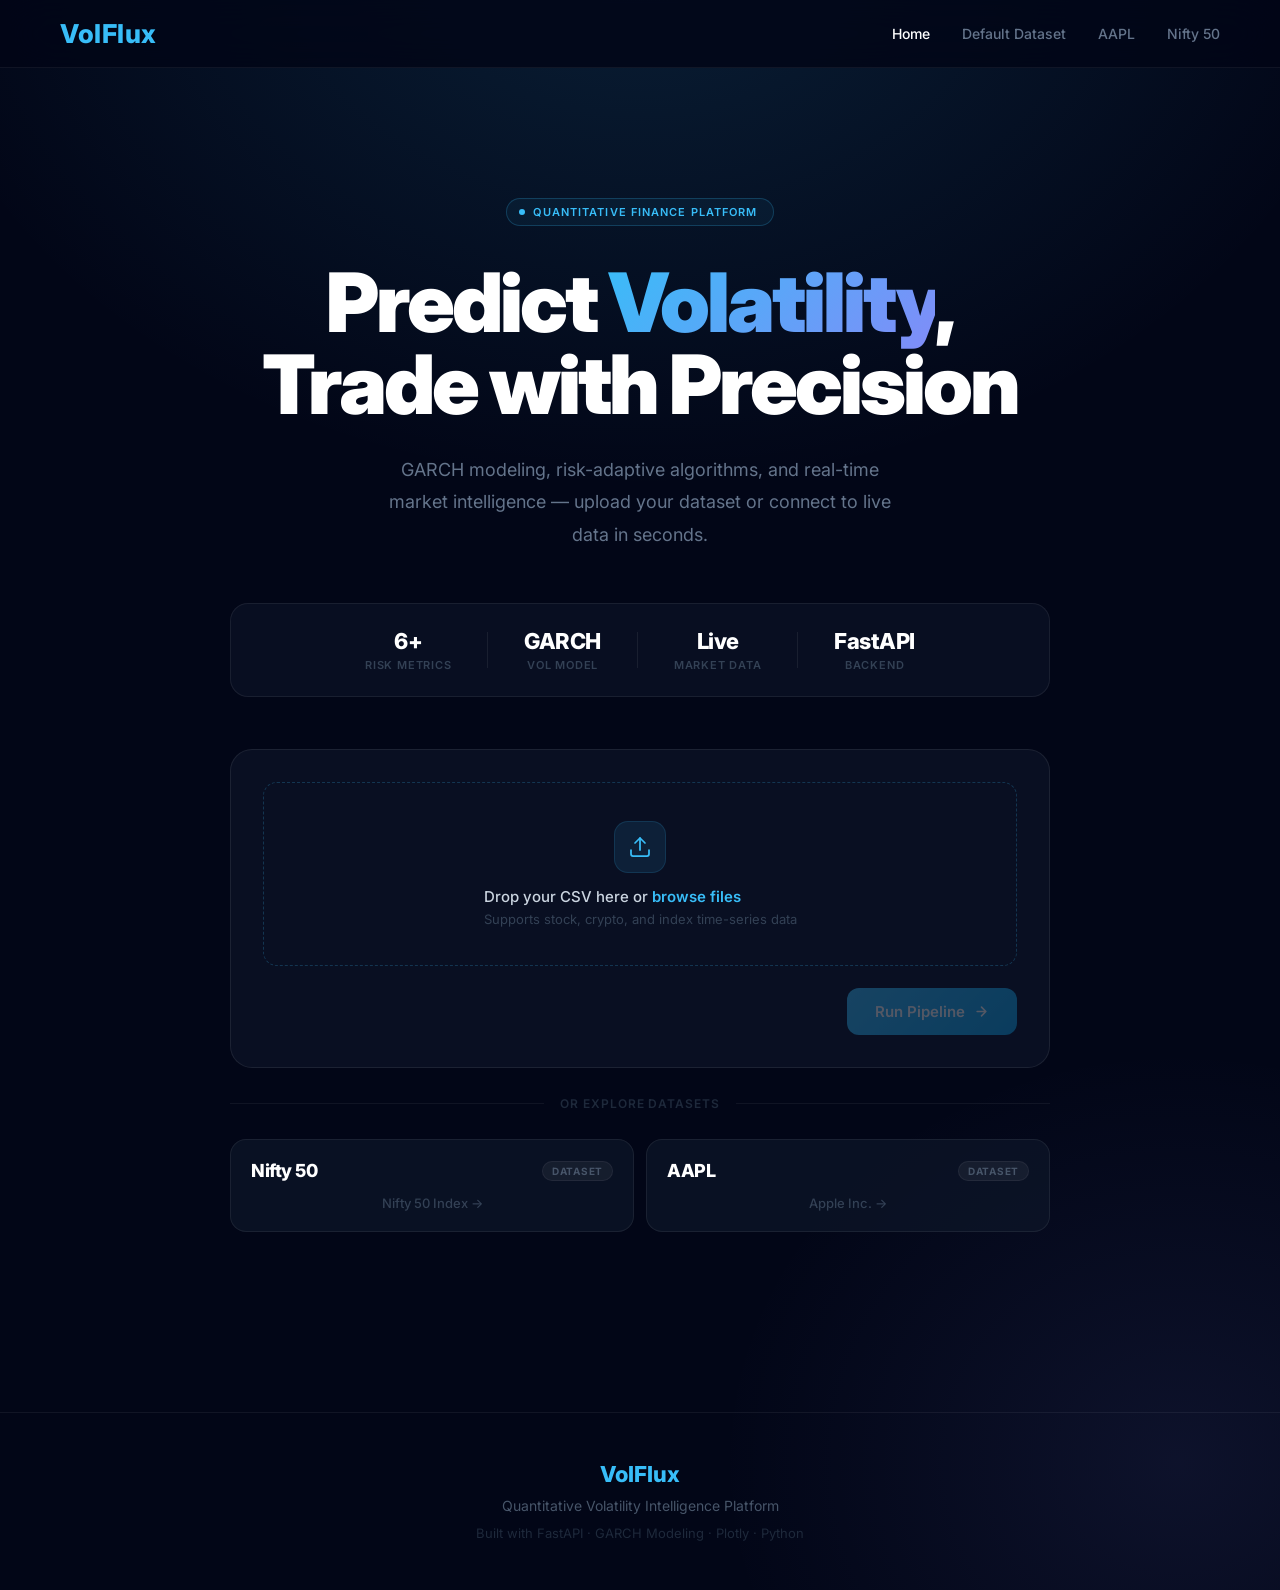
==== commit 36755c1a: "Update index.html for dataset links and titles" ====
--- a/templates/index.html
+++ b/templates/index.html
@@ -5,7 +5,7 @@
     <meta charset="UTF-8">
     <meta name="viewport" content="width=device-width, initial-scale=1.0">
     <title>VolFlux &mdash; Quantitative Volatility Forecasting</title>
-    <link rel="stylesheet" href="/static/style.css">
+    <link rel="stylesheet" href="/static/style.css?v=5">
     <link rel="preconnect" href="https://fonts.googleapis.com">
     <link rel="preconnect" href="https://fonts.gstatic.com" crossorigin>
     <link href="https://fonts.googleapis.com/css2?family=Inter:wght@400;500;600;700;800;900&display=swap" rel="stylesheet">
@@ -19,9 +19,8 @@
         <div class="nav-links">
             <a href="/" class="active">Home</a>
             <a href="/run">Default Dataset</a>
-            <a href="/live/AAPL">AAPL</a>
-            <a href="/live/BTC-USD">BTC</a>
-            <a href="/live/ETH-USD">ETH</a>
+            <a href="/dataset/aapl">AAPL</a>
+            <a href="/run">Nifty 50</a>
         </div>
     </nav>
 
@@ -70,7 +69,7 @@
             <!-- UPLOAD ZONE -->
             <div class="upload-zone">
                 <form action="/upload" method="post" enctype="multipart/form-data" id="upload-form">
-                    <input type="file" name="file" id="file-input" accept=".csv">
+                    <input type="file" name="file" id="file-input" accept=".csv" style="display:none">
                     <div class="upload-zone-inner" id="drop-zone">
                         <div class="upload-icon">
                             <svg width="24" height="24" viewBox="0 0 24 24" fill="none" stroke="currentColor" stroke-width="1.75" stroke-linecap="round" stroke-linejoin="round">
@@ -98,37 +97,23 @@
             </div>
 
             <!-- DIVIDER -->
-            <div class="divider">or explore live data</div>
+            <div class="divider">or explore datasets</div>
 
             <!-- TICKER CARDS -->
             <div class="ticker-grid">
                 <a href="/run" class="ticker-card">
                     <div class="ticker-card-top">
-                        <span class="ticker-name">Sample</span>
+                        <span class="ticker-name">Nifty 50</span>
                         <span class="ticker-tag">Dataset</span>
                     </div>
-                    <div class="ticker-card-action">Explore analysis &rarr;</div>
+                    <div class="ticker-card-action">Nifty 50 Index &rarr;</div>
                 </a>
-                <a href="/live/AAPL" class="ticker-card">
+                <a href="/dataset/aapl" class="ticker-card">
                     <div class="ticker-card-top">
                         <span class="ticker-name">AAPL</span>
-                        <span class="ticker-tag live-tag">Live</span>
+                        <span class="ticker-tag">Dataset</span>
                     </div>
                     <div class="ticker-card-action">Apple Inc. &rarr;</div>
-                </a>
-                <a href="/live/BTC-USD" class="ticker-card">
-                    <div class="ticker-card-top">
-                        <span class="ticker-name">BTC</span>
-                        <span class="ticker-tag live-tag">Live</span>
-                    </div>
-                    <div class="ticker-card-action">Bitcoin USD &rarr;</div>
-                </a>
-                <a href="/live/ETH-USD" class="ticker-card">
-                    <div class="ticker-card-top">
-                        <span class="ticker-name">ETH</span>
-                        <span class="ticker-tag live-tag">Live</span>
-                    </div>
-                    <div class="ticker-card-action">Ethereum USD &rarr;</div>
                 </a>
             </div>
 
--- a/static/style.css
+++ b/static/style.css
@@ -649,7 +649,7 @@
 
 .ticker-grid {
     display: grid;
-    grid-template-columns: repeat(4, 1fr);
+    grid-template-columns: repeat(2, 1fr);
     gap: 12px;
 }
 
@@ -813,7 +813,7 @@
     .hero-title { font-size: 50px; letter-spacing: -1.5px; }
     .hero-stats { gap: 24px; padding: 20px 28px; }
     .status-container { grid-template-columns: 1fr; }
-    .ticker-grid { grid-template-columns: repeat(2, 1fr); }
+    .ticker-grid { grid-template-columns: 1fr; }
     .upload-controls { flex-direction: column; align-items: stretch; }
     .upload-controls button { width: 100%; }
     .upload-actions { justify-content: stretch; }
@@ -835,7 +835,7 @@
         padding: 20px;
     }
     .stat-divider { display: none; }
-    .ticker-grid { grid-template-columns: repeat(2, 1fr); }
+    .ticker-grid { grid-template-columns: 1fr; }
     .upload-zone { padding: 20px; }
     .upload-zone-inner { padding: 28px 16px; }
     .loading-card { padding: 40px 28px; margin: 16px; }
